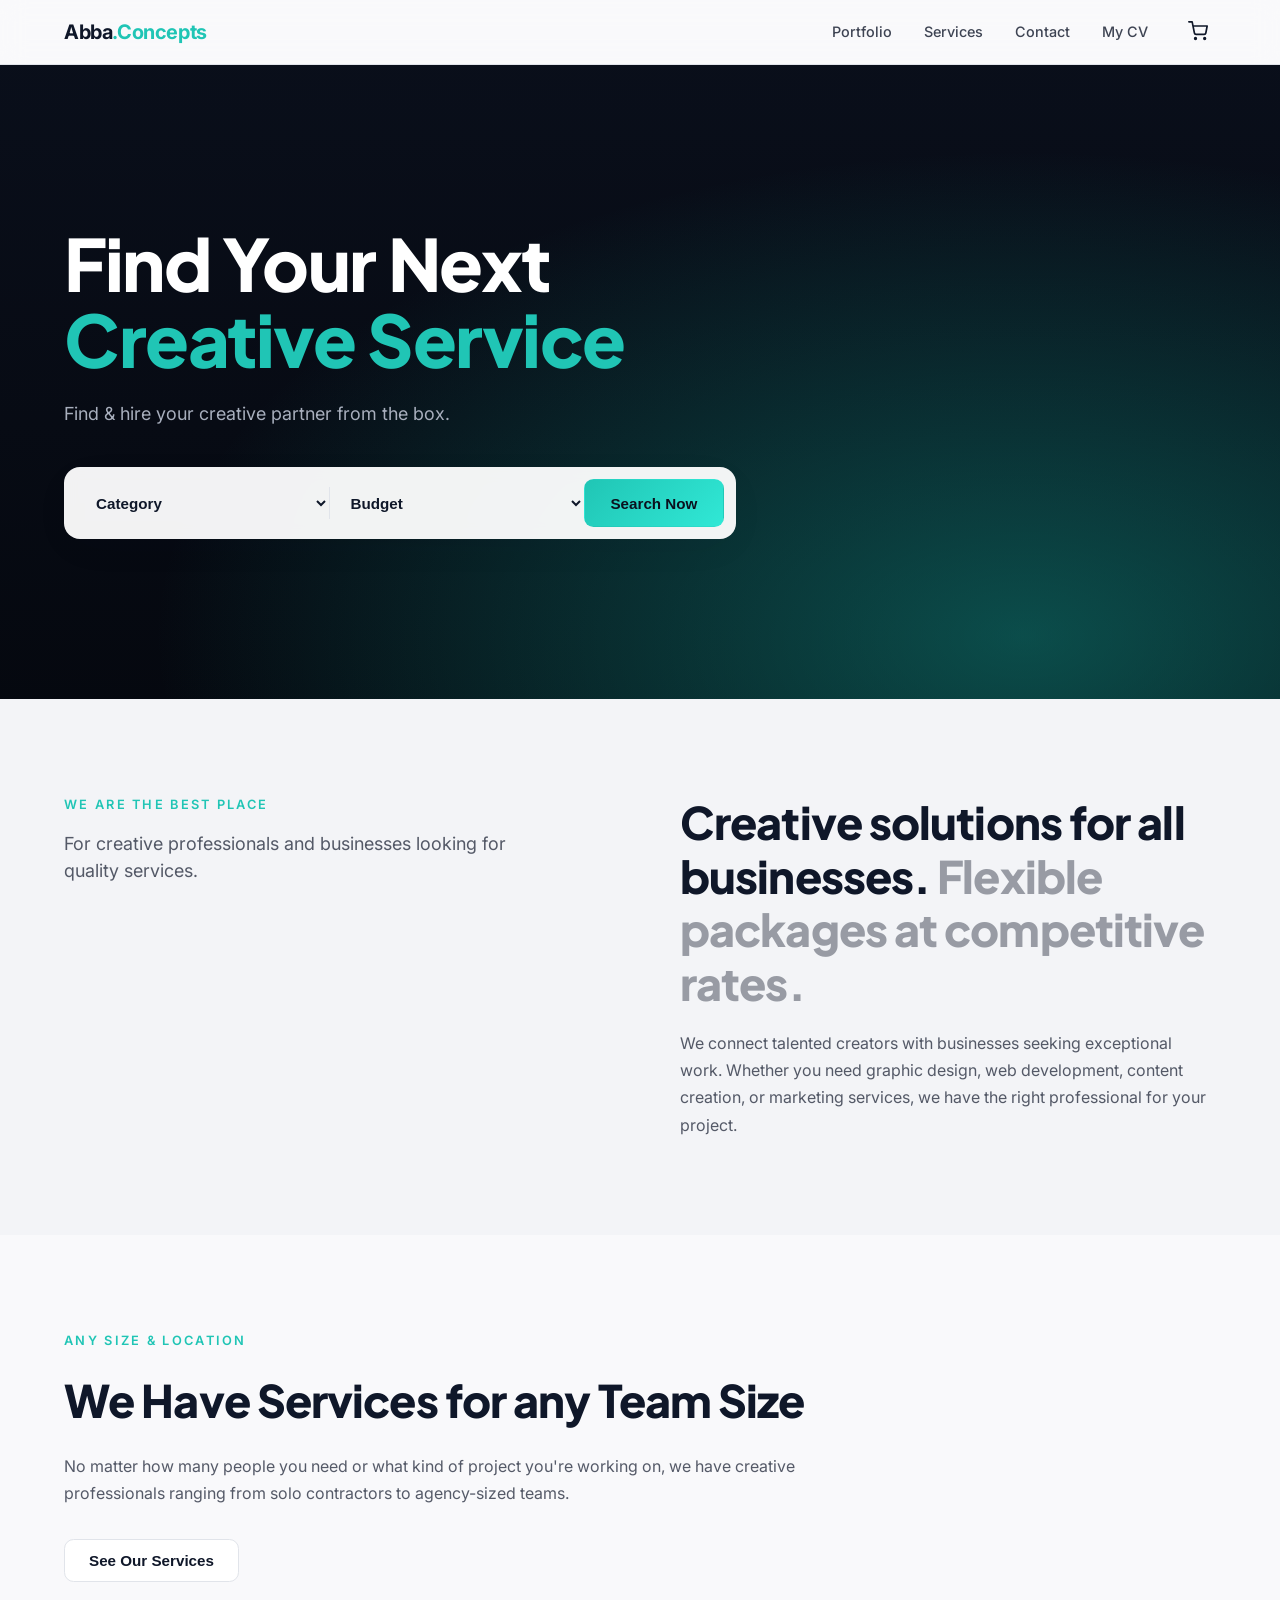
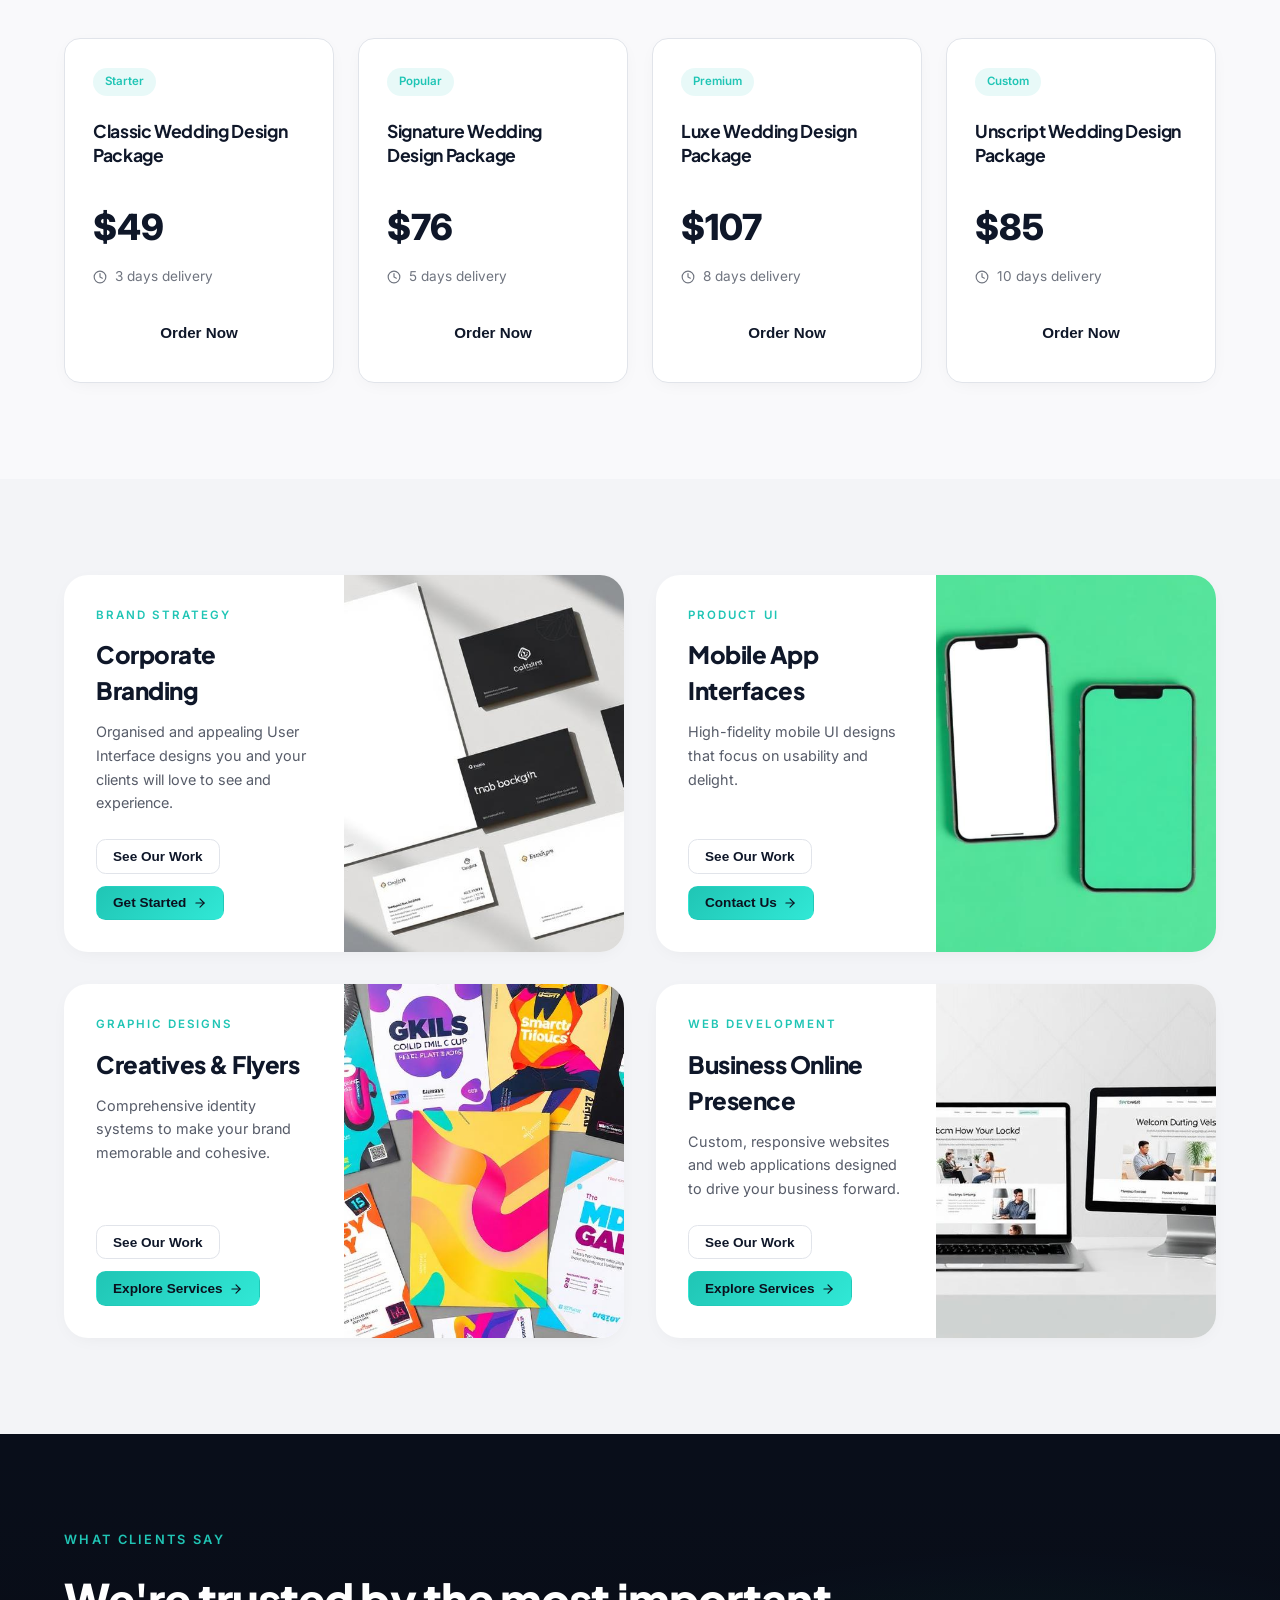
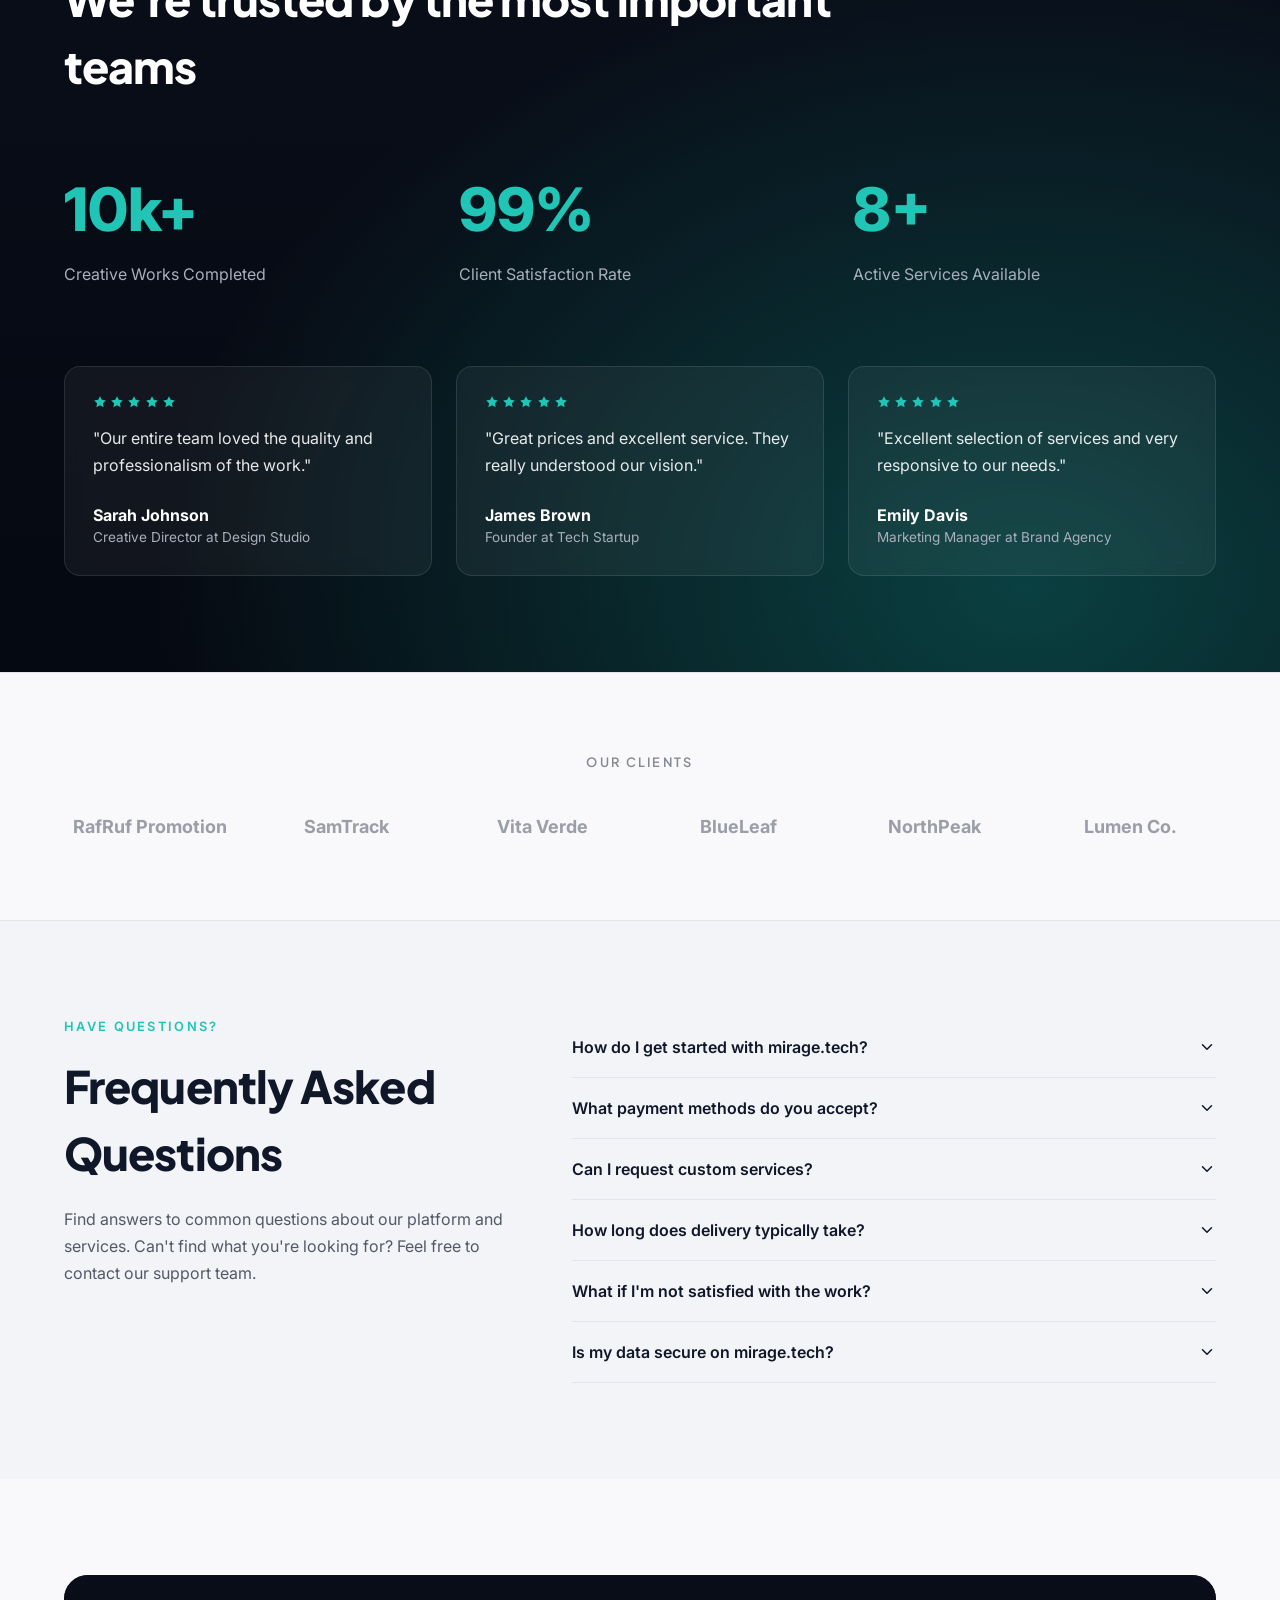
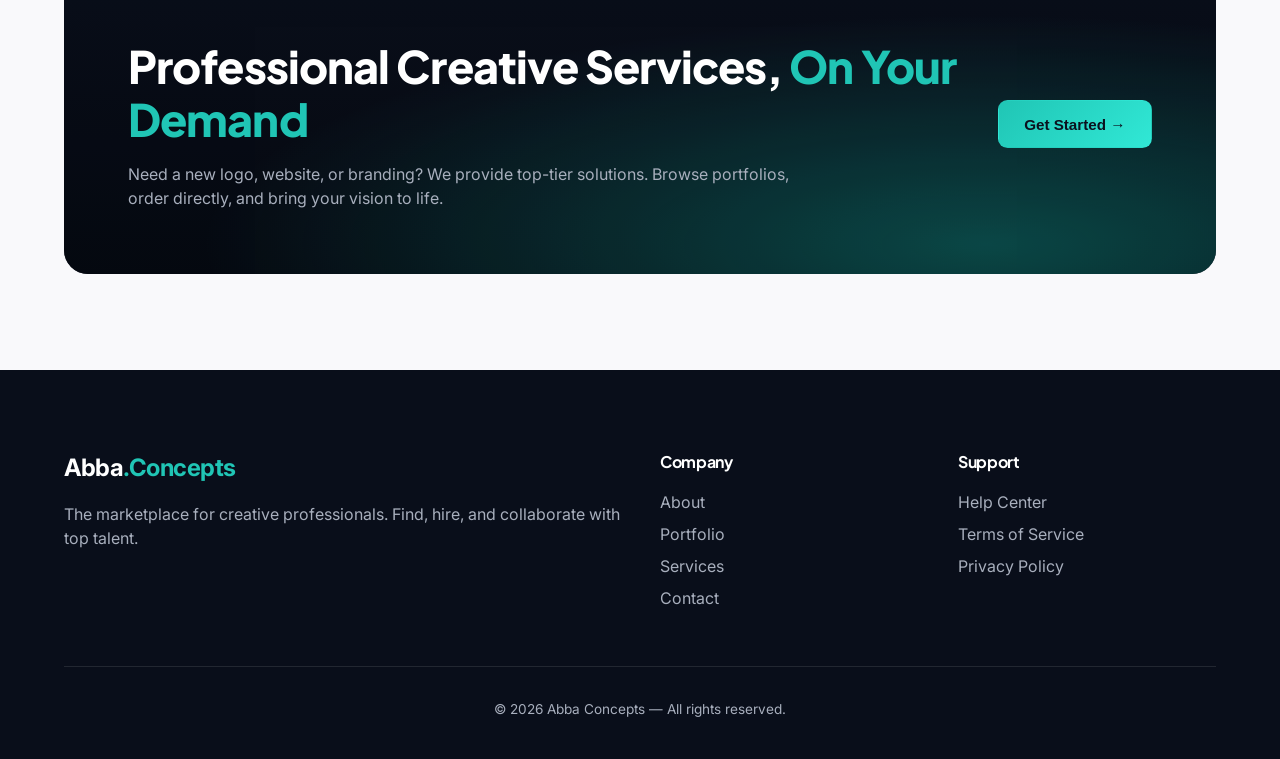
==== index.html @ fb3acaff "Hello world" ====
<!doctype html>
<html lang="en">
<head>
<meta charset="utf-8" />
<meta name="viewport" content="width=device-width, initial-scale=1" />
<title>AbbaConcepts — Find Your Next Creative Service</title>
<meta name="description" content="Find & hire your creative partner. Browse creative services, packages and professional teams." />
<link rel="preconnect" href="https://fonts.googleapis.com">
<link rel="preconnect" href="https://fonts.gstatic.com" crossorigin>
<link href="https://fonts.googleapis.com/css2?family=Inter:wght@400;500;600;700&family=Plus+Jakarta+Sans:wght@600;700;800&display=swap" rel="stylesheet">
<link rel="stylesheet" href="styles.css" />
</head>
<body>
<!-- Navbar -->
<header class="navbar">
  <div class="container nav-inner">
    <a href="#" class="logo">Abba<span>.Concepts</span></a>
    <nav class="nav-links" id="navLinks">
      <a href="#portfolio">Portfolio</a>
      <a href="#services">Services</a>
      <a href="#contact">Contact</a>
      <a href="#admin">My CV</a>
      <button class="icon-btn" aria-label="Cart">
        <svg width="20" height="20" viewBox="0 0 24 24" fill="none" stroke="currentColor" stroke-width="2" stroke-linecap="round" stroke-linejoin="round"><circle cx="9" cy="21" r="1"/><circle cx="20" cy="21" r="1"/><path d="M1 1h4l2.68 13.39a2 2 0 0 0 2 1.61h9.72a2 2 0 0 0 2-1.61L23 6H6"/></svg>
      </button>
    </nav>
    <button class="menu-btn" id="menuBtn" aria-label="Menu">
      <svg width="24" height="24" viewBox="0 0 24 24" fill="none" stroke="currentColor" stroke-width="2" stroke-linecap="round" stroke-linejoin="round"><line x1="3" y1="6" x2="21" y2="6"/><line x1="3" y1="12" x2="21" y2="12"/><line x1="3" y1="18" x2="21" y2="18"/></svg>
    </button>
  </div>
</header>

<main>
<!-- Hero -->
<section class="hero">
  <img src="assets/hero-bg.jpg" alt="" aria-hidden="true" class="hero-bg" />
  <div class="hero-overlay"></div>
  <div class="container hero-inner">
    <h1>Find Your Next<br><span class="accent">Creative Service</span></h1>
    <p class="hero-sub">Find &amp; hire your creative partner from the box.</p>
    <div class="search-box">
      <select>
        <option>Category</option><option>Design</option><option>Development</option><option>Marketing</option><option>Writing</option>
      </select>
      <span class="divider"></span>
      <select>
        <option>Budget</option><option>Under $500</option><option>$500 - $1000</option><option>$1000 - $5000</option><option>$5000+</option>
      </select>
      <button class="btn btn-hero">Search Now </button>
    </div>
  </div>
</section>

<!-- Intro -->
<section class="section intro">
  <div class="container intro-grid">
    <div>
      <p class="eyebrow">We are the best place</p>
      <p class="muted-lg">For creative professionals and businesses looking for quality services.</p>
    </div>
    <div>
      <h2>Creative solutions for all businesses. <span class="dim">Flexible packages at competitive rates.</span></h2>
      <p class="muted">We connect talented creators with businesses seeking exceptional work. Whether you need graphic design, web development, content creation, or marketing services, we have the right professional for your project.</p>
    </div>
  </div>
</section>

<!-- Packages -->
<section class="section packages">
  <div class="container">
    <div class="section-head">
      <p class="eyebrow">Any Size &amp; Location</p>
      <h2>We Have Services for any Team Size</h2>
      <p class="muted">No matter how many people you need or what kind of project you're working on, we have creative professionals ranging from solo contractors to agency-sized teams.</p>
      <button class="btn btn-outline">See Our Services</button>
    </div>
    <div class="grid-4" id="packagesGrid"></div>
  </div>
</section>

<!-- Services -->
<section id="services" class="section services">
  <div class="container">
    <div class="grid-2" id="servicesGrid"></div>
  </div>
</section>

<!-- Testimonials -->
<section class="section testimonials">
  <div class="hero-overlay"></div>
  <div class="container relative">
    <p class="eyebrow">What Clients Say</p>
    <h2 class="white">We're trusted by the most important teams</h2>
    <div class="stats" id="statsGrid"></div>
    <div class="grid-3" id="testimonialsGrid"></div>
  </div>
</section>

<!-- Clients -->
<section class="section clients">
  <div class="container">
    <h3 class="clients-title">Our Clients</h3>
    <div class="clients-grid" id="clientsGrid"></div>
  </div>
</section>

<!-- FAQ -->
<section class="section faq">
  <div class="container faq-grid">
    <div>
      <p class="eyebrow">Have Questions?</p>
      <h2>Frequently Asked Questions</h2>
      <p class="muted">Find answers to common questions about our platform and services. Can't find what you're looking for? Feel free to contact our support team.</p>
    </div>
    <div class="accordion" id="faqAccordion"></div>
  </div>
</section>

<!-- CTA -->
<section class="section cta-wrap">
  <div class="container">
    <div class="cta">
      <div class="hero-overlay"></div>
      <div class="cta-inner">
        <div>
          <h2 class="white">Professional Creative Services, <span class="accent">On Your Demand</span></h2>
          <p class="muted-light">Need a new logo, website, or branding? We provide top-tier solutions. Browse portfolios, order directly, and bring your vision to life.</p>
        </div>
        <button class="btn btn-hero">Get Started →</button>
      </div>
    </div>
  </div>
</section>
</main>

<!-- Footer -->
<footer id="contact" class="footer">
  <div class="container">
    <div class="footer-grid">
      <div class="footer-brand">
        <a href="#" class="logo logo-light">Abba<span>.Concepts</span></a>
        <p class="muted-light">The marketplace for creative professionals. Find, hire, and collaborate with top talent.</p>
      </div>
      <div>
        <h4>Company</h4>
        <ul><li><a href="#">About</a></li><li><a href="#">Portfolio</a></li><li><a href="#">Services</a></li><li><a href="#">Contact</a></li></ul>
      </div>
      <div>
        <h4>Support</h4>
        <ul><li><a href="#">Help Center</a></li><li><a href="#">Terms of Service</a></li><li><a href="#">Privacy Policy</a></li></ul>
      </div>
    </div>
    <p class="copyright">© <span id="year"></span> Abba Concepts — All rights reserved.</p>
  </div>
</footer>

<script src="script.js"></script>
</body>
</html>
---- styles.css ----
:root{
  --background:hsl(220 25% 98%);
  --foreground:hsl(222 47% 11%);
  --card:#fff;
  --primary:hsl(174 72% 45%);
  --primary-glow:hsl(174 80% 55%);
  --primary-foreground:hsl(222 47% 8%);
  --secondary:hsl(220 20% 96%);
  --muted:hsl(220 16% 94%);
  --muted-foreground:hsl(220 10% 45%);
  --border:hsl(220 16% 90%);
  --hero:hsl(222 47% 7%);
  --hero-foreground:#fff;
  --hero-muted:hsl(220 14% 70%);
  --gradient-hero:radial-gradient(ellipse at 80% 90%, hsl(174 80% 35% / 0.45), transparent 60%), linear-gradient(180deg, hsl(222 47% 7%), hsl(222 50% 4%));
  --gradient-primary:linear-gradient(135deg, var(--primary), var(--primary-glow));
  --shadow-soft:0 4px 20px -8px hsl(222 47% 11% / 0.08);
  --shadow-card:0 10px 40px -12px hsl(222 47% 11% / 0.1);
  --shadow-glow:0 10px 40px -10px hsl(174 72% 45% / 0.4);
  --radius:0.75rem;
  --transition:all .3s cubic-bezier(.4,0,.2,1);
}
*{box-sizing:border-box;margin:0;padding:0}
html{scroll-behavior:smooth}
body{font-family:'Inter',system-ui,sans-serif;background:var(--background);color:var(--foreground);line-height:1.5;-webkit-font-smoothing:antialiased}
h1,h2,h3,h4,h5{font-family:'Plus Jakarta Sans','Inter',sans-serif;letter-spacing:-.02em;font-weight:800}
a{color:inherit;text-decoration:none}
img{display:block;max-width:100%}
ul{list-style:none}
.container{width:100%;max-width:1200px;margin:0 auto;padding:0 1.5rem}
.relative{position:relative}
.accent{color:var(--primary)}
.white{color:#fff}
.dim{color:hsl(222 47% 11% / .4)}
.muted{margin-top:1.25rem;color:hsl(222 47% 11% / .7);line-height:1.7}
.muted-lg{color:hsl(222 47% 11% / .7);font-size:1.125rem;max-width:28rem}
.muted-light{color:var(--hero-muted);margin-top:1rem;max-width:42rem}
.eyebrow{font-size:.8rem;font-weight:600;text-transform:uppercase;letter-spacing:.18em;color:var(--primary);margin-bottom:1rem}
.section{padding:6rem 0}

/* Buttons */
.btn{display:inline-flex;align-items:center;justify-content:center;gap:.4rem;font-weight:600;padding:.75rem 1.5rem;border-radius:.6rem;border:1px solid transparent;cursor:pointer;transition:var(--transition);font-size:.95rem;background:transparent;color:inherit}
.btn-hero{background:var(--gradient-primary);color:var(--primary-foreground);font-weight:700;padding:.9rem 1.6rem}
.btn-hero:hover{box-shadow:var(--shadow-glow);transform:translateY(-2px)}
.btn-outline{border-color:var(--border);background:#fff}
.btn-outline:hover{border-color:var(--primary);color:var(--primary)}
.btn-ghost:hover{background:var(--primary);color:var(--primary-foreground)}
.btn-sm{padding:.55rem 1rem;font-size:.85rem}

/* Navbar */
.navbar{position:sticky;top:0;z-index:50;background:hsl(220 25% 98% / .85);backdrop-filter:blur(12px);border-bottom:1px solid var(--border)}
.nav-inner{display:flex;align-items:center;justify-content:space-between;height:4rem}
.logo{font-size:1.25rem;font-weight:700;letter-spacing:-.02em}
.logo span{color:var(--primary)}
.nav-links{display:none;align-items:center;gap:2rem}
.nav-links a{font-size:.9rem;font-weight:500;color:hsl(222 47% 11% / .8);transition:var(--transition)}
.nav-links a:hover{color:var(--primary)}
.icon-btn{background:transparent;border:none;padding:.5rem;border-radius:50%;cursor:pointer;color:inherit;transition:var(--transition)}
.icon-btn:hover{background:var(--muted)}
.menu-btn{background:transparent;border:none;padding:.5rem;cursor:pointer;color:inherit}
.nav-mobile-open{display:flex;flex-direction:column;gap:.75rem;padding:1rem 0;border-top:1px solid var(--border)}
.nav-mobile-open a{padding:.5rem 0}
@media(min-width:768px){.nav-links{display:flex}.menu-btn{display:none}}

/* Hero */
.hero{position:relative;isolation:isolate;overflow:hidden;background:var(--hero);color:var(--hero-foreground)}
.hero-bg{position:absolute;inset:0;width:100%;height:100%;object-fit:cover;opacity:.6;z-index:-1}
.hero-overlay{position:absolute;inset:0;background:var(--gradient-hero)}
.hero-inner{position:relative;padding:7rem 1.5rem;max-width:1200px}
.hero h1{font-size:clamp(2.5rem,6vw,4.5rem);line-height:1.05;font-weight:800;max-width:48rem}
.hero-sub{margin-top:1.5rem;font-size:1.125rem;color:var(--hero-muted);max-width:32rem}
.search-box{margin-top:2.5rem;background:hsl(0 0% 100% / .95);backdrop-filter:blur(8px);border-radius:1rem;padding:.75rem;box-shadow:var(--shadow-card);display:grid;grid-template-columns:1fr;gap:.5rem;max-width:42rem;align-items:center}
.search-box select{background:transparent;border:none;font-weight:600;padding:.85rem 1rem;outline:none;color:var(--foreground);font-size:.95rem;cursor:pointer;width:100%}
.divider{display:none;width:1px;height:2rem;background:var(--border)}
@media(min-width:640px){.search-box{grid-template-columns:1fr auto 1fr auto;gap:0}.divider{display:block}}
@media(min-width:768px){.hero-inner{padding:10rem 1.5rem}}

/* Intro */
.intro{background:var(--secondary)}
.intro-grid{display:grid;gap:3rem;grid-template-columns:1fr;align-items:start}
.intro-grid h2{font-size:clamp(1.75rem,3.5vw,3rem);line-height:1.2}
@media(min-width:768px){.intro-grid{grid-template-columns:1fr 1fr;gap:5rem}}

/* Packages */
.section-head{max-width:48rem;margin-bottom:3.5rem}
.section-head h2{font-size:clamp(1.75rem,3.5vw,3rem);margin-top:.25rem}
.section-head .btn{margin-top:2rem}
.grid-4{display:grid;grid-template-columns:1fr;gap:1.5rem}
@media(min-width:640px){.grid-4{grid-template-columns:1fr 1fr}}
@media(min-width:1024px){.grid-4{grid-template-columns:repeat(4,1fr)}}
.pkg{background:var(--card);border:1px solid var(--border);border-radius:1rem;padding:1.75rem;box-shadow:var(--shadow-soft);transition:var(--transition)}
.pkg:hover{box-shadow:var(--shadow-card);transform:translateY(-4px)}
.pkg .tag{display:inline-block;font-size:.72rem;font-weight:600;padding:.35rem .75rem;border-radius:9999px;background:hsl(174 72% 45% / .1);color:var(--primary);margin-bottom:1.5rem}
.pkg h3{font-size:1.1rem;font-weight:700;line-height:1.35;min-height:3.5rem}
.pkg .price{font-size:2.25rem;font-weight:800;margin-top:1.5rem;display:flex;align-items:baseline;gap:.25rem}
.pkg .delivery{margin-top:.75rem;display:flex;align-items:center;gap:.5rem;font-size:.85rem;color:hsl(222 47% 11% / .6)}
.pkg .btn{margin-top:1.5rem;width:100%}

/* Services */
.services{background:var(--secondary)}
.grid-2{display:grid;grid-template-columns:1fr;gap:2rem}
@media(min-width:1024px){.grid-2{grid-template-columns:1fr 1fr}}
.service{background:var(--card);border-radius:1.5rem;overflow:hidden;box-shadow:var(--shadow-soft);transition:var(--transition);display:grid;grid-template-columns:1fr}
.service:hover{box-shadow:var(--shadow-card)}
.service .body{padding:2rem;display:flex;flex-direction:column}
.service .body p.tag{font-size:.72rem;font-weight:600;text-transform:uppercase;letter-spacing:.18em;color:var(--primary);margin-bottom:.75rem}
.service h3{font-size:1.5rem;margin-bottom:.75rem}
.service .desc{color:hsl(222 47% 11% / .7);font-size:.9rem;line-height:1.65;flex:1}
.service .actions{display:flex;flex-wrap:wrap;gap:.75rem;margin-top:1.5rem}
.service .img{aspect-ratio:1/1;overflow:hidden}
.service .img img{height:100%;width:100%;object-fit:cover;transition:transform .5s}
.service:hover .img img{transform:scale(1.05)}
@media(min-width:640px){.service{grid-template-columns:1fr 1fr}.service .img{aspect-ratio:auto}}

/* Testimonials */
.testimonials{position:relative;background:var(--hero);color:var(--hero-foreground);overflow:hidden}
.testimonials .hero-overlay{opacity:.8}
.testimonials h2{font-size:clamp(1.75rem,3.5vw,3rem);max-width:48rem}
.stats{display:grid;grid-template-columns:1fr;gap:2rem;margin:4rem 0 5rem}
@media(min-width:640px){.stats{grid-template-columns:repeat(3,1fr)}}
.stat-value{font-size:clamp(2.5rem,5vw,3.75rem);font-weight:800;color:var(--primary)}
.stat-label{margin-top:.5rem;color:var(--hero-muted)}
.grid-3{display:grid;grid-template-columns:1fr;gap:1.5rem}
@media(min-width:768px){.grid-3{grid-template-columns:repeat(3,1fr)}}
.testimonial{background:hsl(0 0% 100% / .05);border:1px solid hsl(0 0% 100% / .1);border-radius:1rem;padding:1.75rem;backdrop-filter:blur(8px)}
.testimonial .stars{display:flex;gap:.2rem;color:var(--primary);margin-bottom:1rem}
.testimonial .quote{color:hsl(0 0% 100% / .9);line-height:1.7;margin-bottom:1.5rem}
.testimonial .name{font-weight:700}
.testimonial .role{font-size:.85rem;color:var(--hero-muted)}

/* Clients */
.clients{padding:5rem 0;border-top:1px solid var(--border);border-bottom:1px solid var(--border)}
.clients-title{text-align:center;font-size:.8rem;font-weight:600;text-transform:uppercase;letter-spacing:.18em;color:hsl(222 47% 11% / .5);margin-bottom:2.5rem}
.clients-grid{display:grid;grid-template-columns:repeat(2,1fr);gap:1.5rem;align-items:center}
.clients-grid div{text-align:center;font-size:1.125rem;font-weight:700;color:hsl(222 47% 11% / .4);transition:var(--transition);cursor:default}
.clients-grid div:hover{color:var(--foreground)}
@media(min-width:640px){.clients-grid{grid-template-columns:repeat(3,1fr)}}
@media(min-width:1024px){.clients-grid{grid-template-columns:repeat(6,1fr)}}

/* FAQ */
.faq{background:var(--secondary)}
.faq-grid{display:grid;grid-template-columns:1fr;gap:3rem}
.faq h2{font-size:clamp(1.75rem,3.5vw,3rem)}
@media(min-width:1024px){.faq-grid{grid-template-columns:1fr 1.4fr}}
.accordion-item{border-bottom:1px solid var(--border)}
.accordion-trigger{width:100%;background:transparent;border:none;text-align:left;font-weight:600;font-size:1rem;padding:1.25rem 0;cursor:pointer;display:flex;justify-content:space-between;align-items:center;gap:1rem;color:inherit;transition:var(--transition);font-family:inherit}
.accordion-trigger:hover{color:var(--primary)}
.accordion-trigger .chev{transition:transform .3s;flex-shrink:0}
.accordion-item.open .accordion-trigger .chev{transform:rotate(180deg)}
.accordion-content{max-height:0;overflow:hidden;transition:max-height .3s ease;color:hsl(222 47% 11% / .7);line-height:1.7}
.accordion-content-inner{padding:0 0 1.25rem}

/* CTA */
.cta-wrap{padding:6rem 0}
.cta{background:var(--hero);color:var(--hero-foreground);border-radius:1.5rem;padding:2.5rem;position:relative;overflow:hidden}
.cta .hero-overlay{opacity:.9}
.cta-inner{position:relative;display:grid;grid-template-columns:1fr;gap:2rem;align-items:center}
.cta h2{font-size:clamp(1.75rem,3.5vw,3rem);line-height:1.2}
@media(min-width:768px){.cta{padding:4rem}.cta-inner{grid-template-columns:1.5fr auto}}

/* Footer */
.footer{background:var(--hero);color:var(--hero-foreground);padding:5rem 0 2.5rem}
.footer-grid{display:grid;grid-template-columns:1fr;gap:2.5rem;padding-bottom:3rem;border-bottom:1px solid hsl(0 0% 100% / .1)}
.footer-brand{grid-column:auto}
.footer h4{font-weight:700;margin-bottom:1rem}
.footer ul li{margin-bottom:.5rem}
.footer ul a{color:var(--hero-muted);transition:var(--transition)}
.footer ul a:hover{color:var(--primary)}
.logo-light{color:#fff;font-size:1.5rem}
.copyright{text-align:center;font-size:.85rem;color:var(--hero-muted);margin-top:2rem}
@media(min-width:768px){.footer-grid{grid-template-columns:repeat(4,1fr)}.footer-brand{grid-column:span 2}}
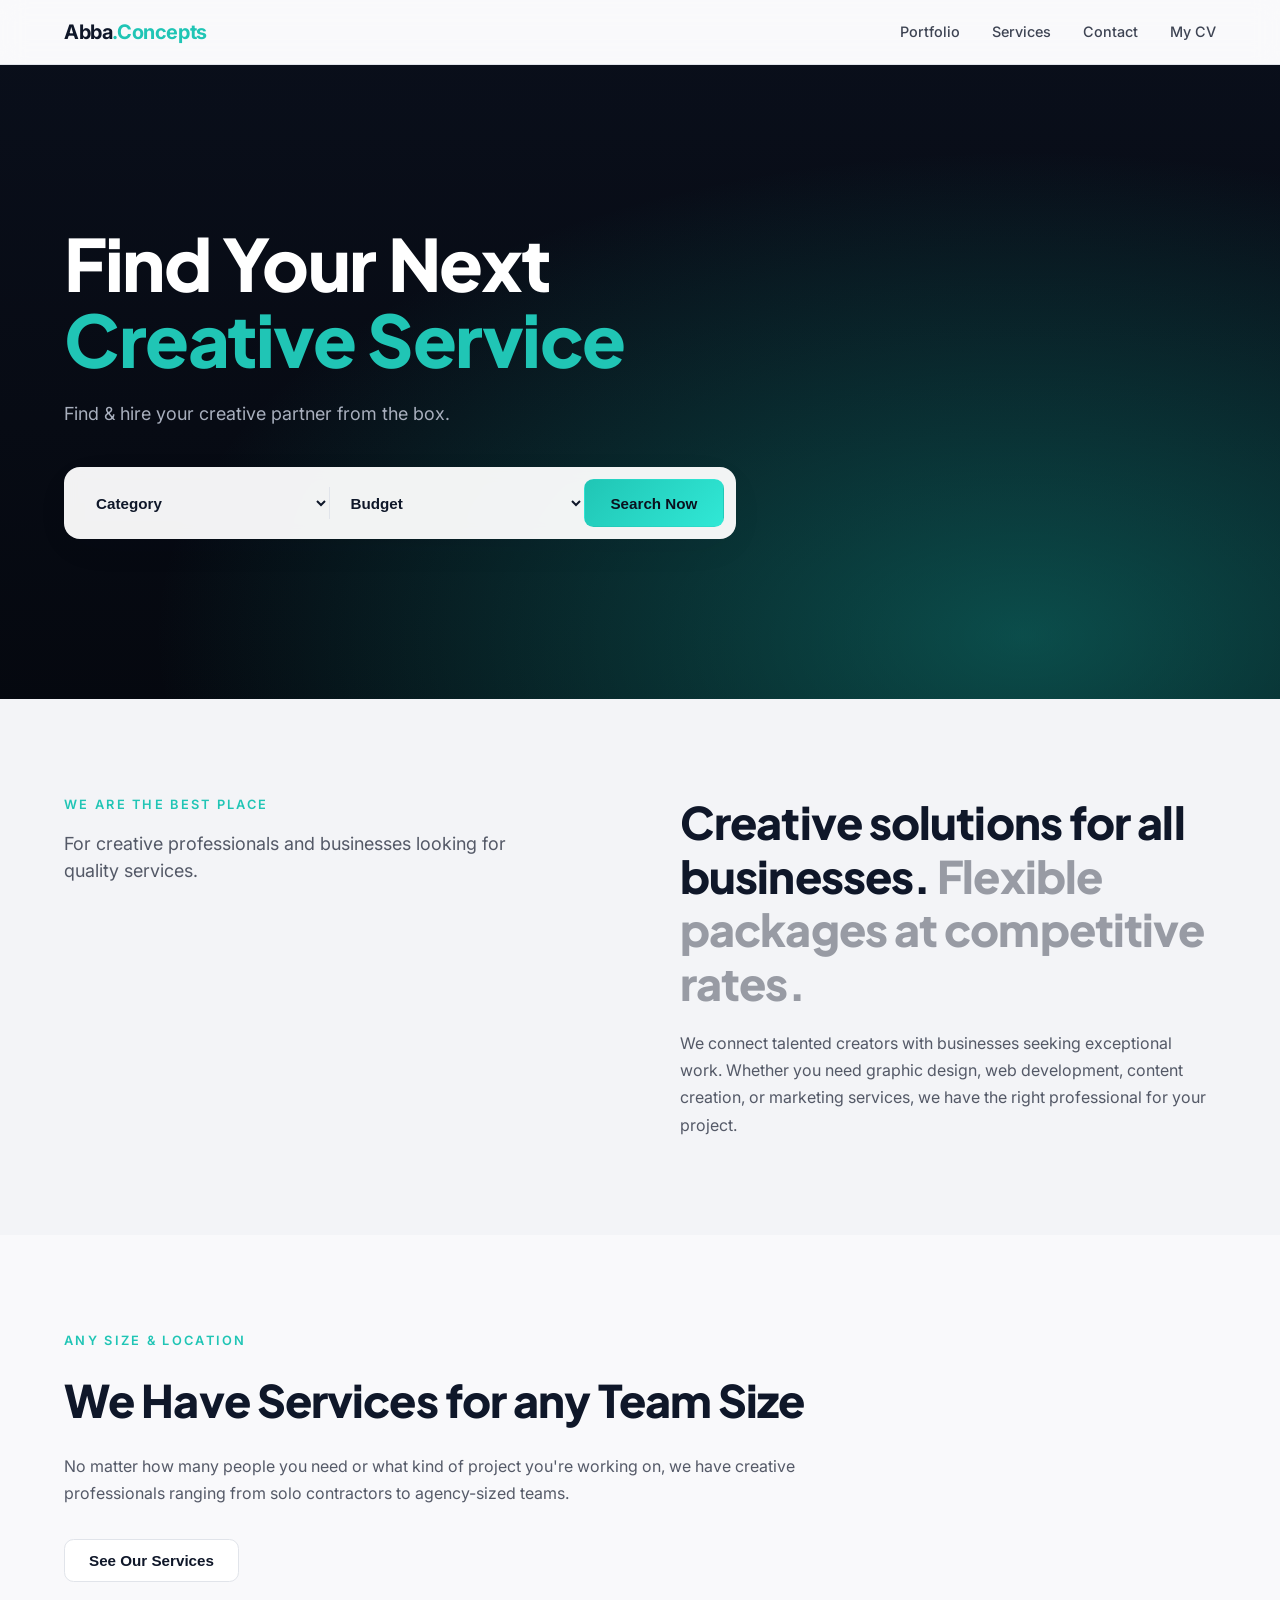
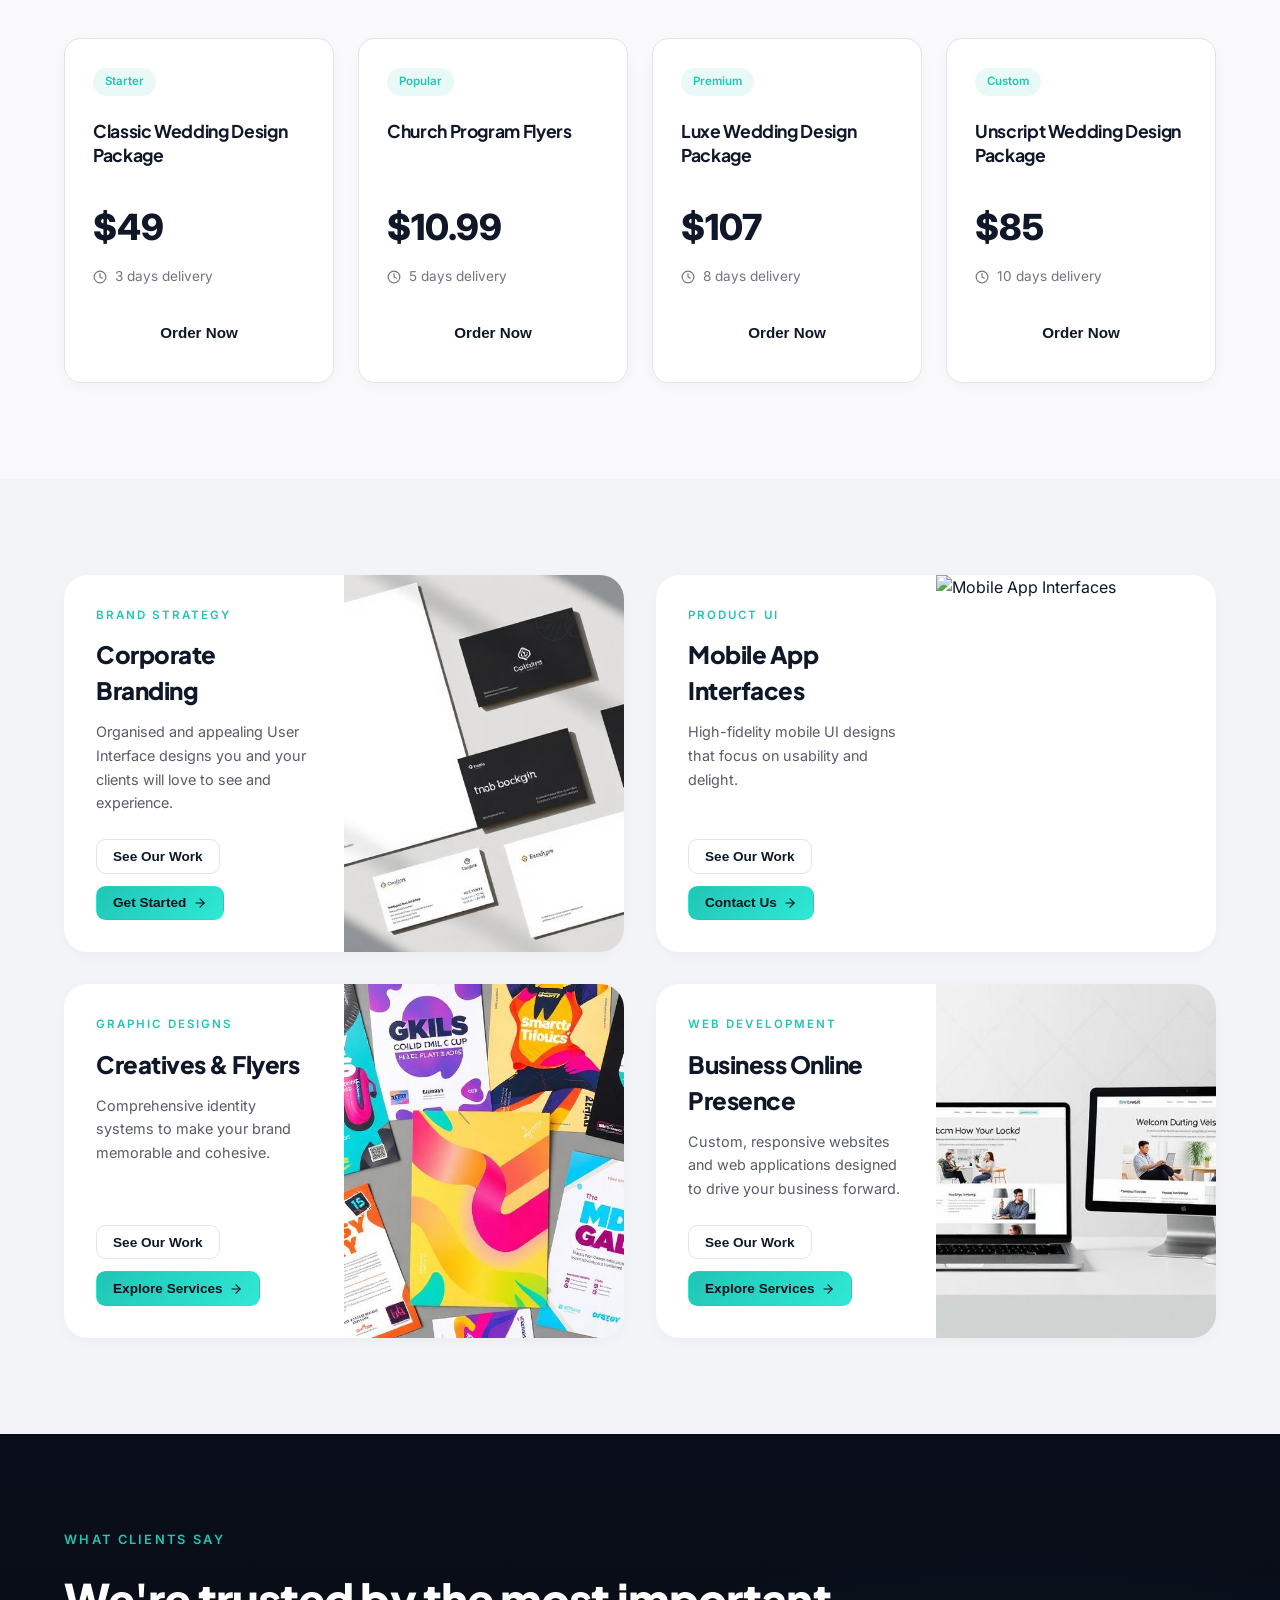
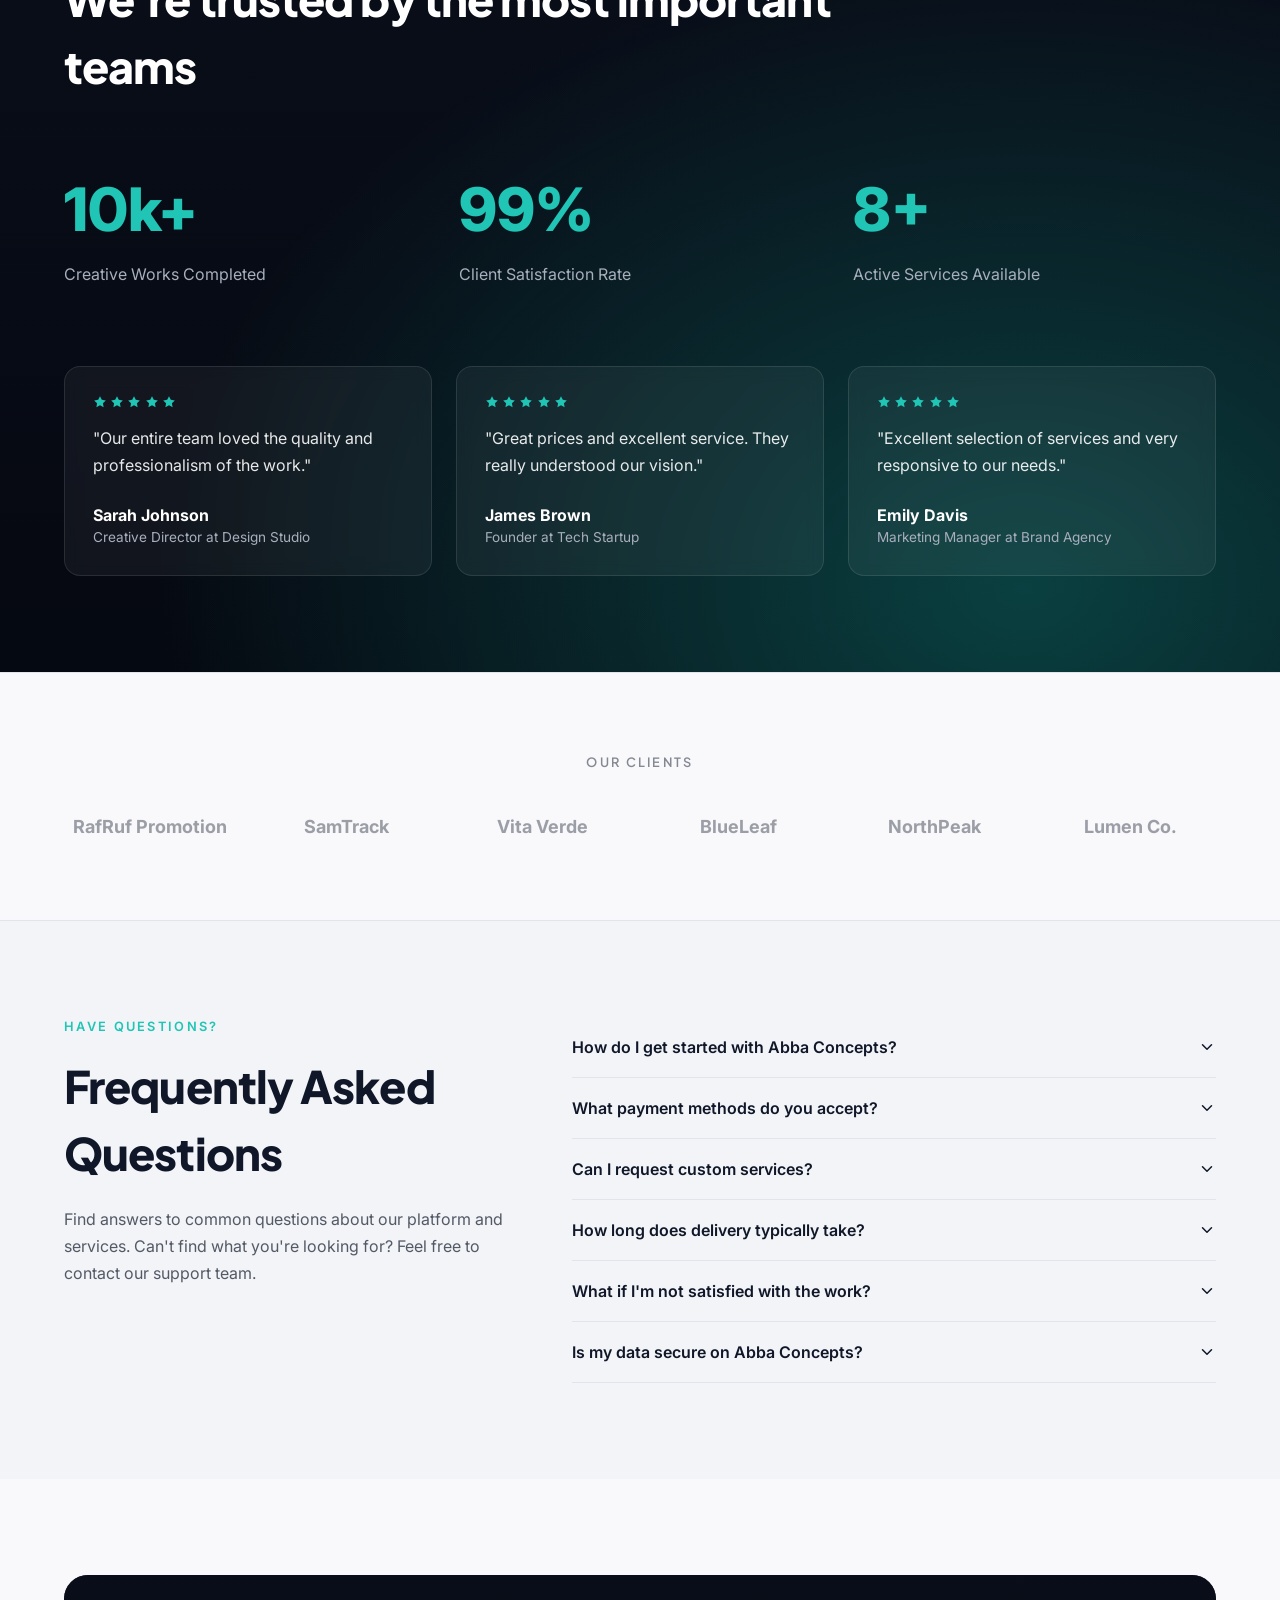
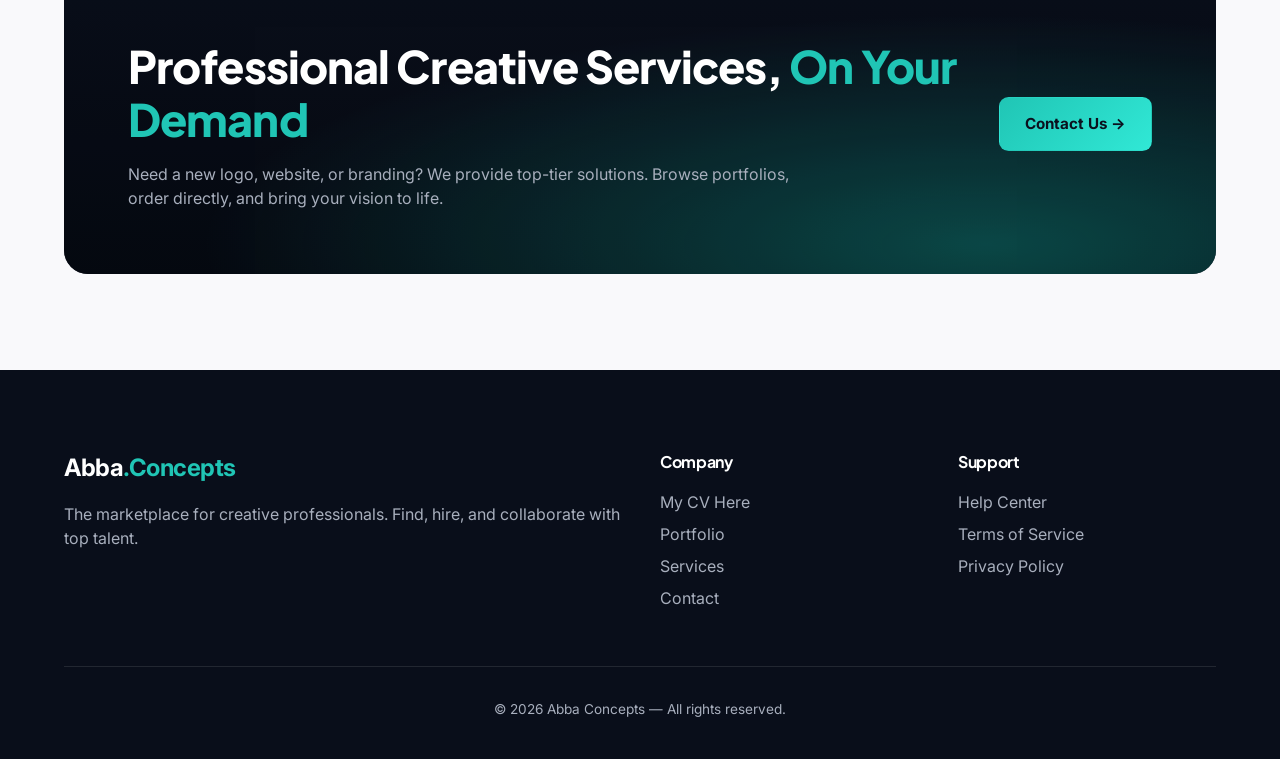
==== commit 3878c271: "Update navigation and button elements in index.html" ====
--- a/index.html
+++ b/index.html
@@ -19,10 +19,10 @@
       <a href="#portfolio">Portfolio</a>
       <a href="#services">Services</a>
       <a href="#contact">Contact</a>
-      <a href="#admin">My CV</a>
-      <button class="icon-btn" aria-label="Cart">
+      <a href="cv_page.html">My CV</a>
+      <!-- <button class="icon-btn" aria-label="Cart">
         <svg width="20" height="20" viewBox="0 0 24 24" fill="none" stroke="currentColor" stroke-width="2" stroke-linecap="round" stroke-linejoin="round"><circle cx="9" cy="21" r="1"/><circle cx="20" cy="21" r="1"/><path d="M1 1h4l2.68 13.39a2 2 0 0 0 2 1.61h9.72a2 2 0 0 0 2-1.61L23 6H6"/></svg>
-      </button>
+      </button> -->
     </nav>
     <button class="menu-btn" id="menuBtn" aria-label="Menu">
       <svg width="24" height="24" viewBox="0 0 24 24" fill="none" stroke="currentColor" stroke-width="2" stroke-linecap="round" stroke-linejoin="round"><line x1="3" y1="6" x2="21" y2="6"/><line x1="3" y1="12" x2="21" y2="12"/><line x1="3" y1="18" x2="21" y2="18"/></svg>
@@ -46,7 +46,7 @@
       <select>
         <option>Budget</option><option>Under $500</option><option>$500 - $1000</option><option>$1000 - $5000</option><option>$5000+</option>
       </select>
-      <button class="btn btn-hero">Search Now </button>
+      <button class="btn btn-hero">Search Now</button>
     </div>
   </div>
 </section>
@@ -126,7 +126,7 @@
           <h2 class="white">Professional Creative Services, <span class="accent">On Your Demand</span></h2>
           <p class="muted-light">Need a new logo, website, or branding? We provide top-tier solutions. Browse portfolios, order directly, and bring your vision to life.</p>
         </div>
-        <button class="btn btn-hero">Get Started →</button>
+        <a href="contact_page.html" class="btn btn-hero">Contact Us →</a>
       </div>
     </div>
   </div>
@@ -143,7 +143,7 @@
       </div>
       <div>
         <h4>Company</h4>
-        <ul><li><a href="#">About</a></li><li><a href="#">Portfolio</a></li><li><a href="#">Services</a></li><li><a href="#">Contact</a></li></ul>
+        <ul><li><a href="#">My CV Here</a></li><li><a href="#">Portfolio</a></li><li><a href="#">Services</a></li><li><a href="#">Contact</a></li></ul>
       </div>
       <div>
         <h4>Support</h4>
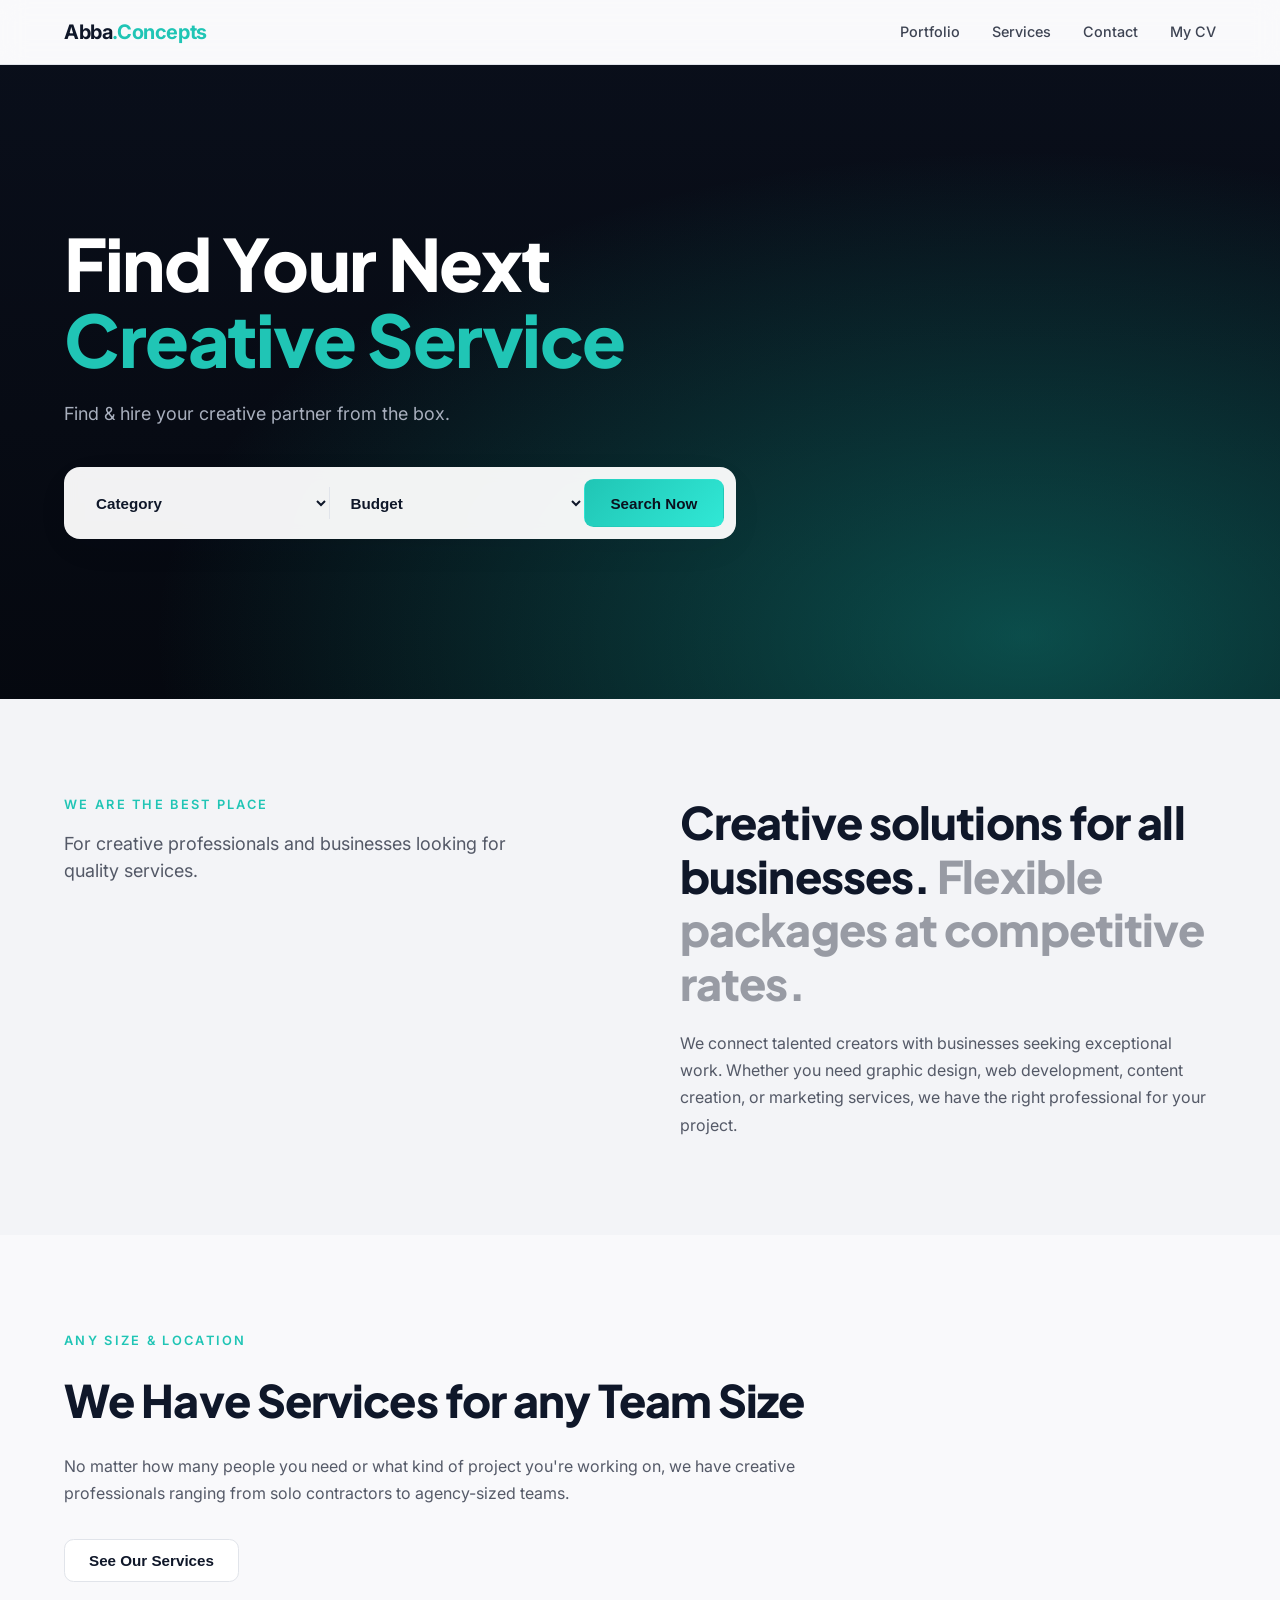
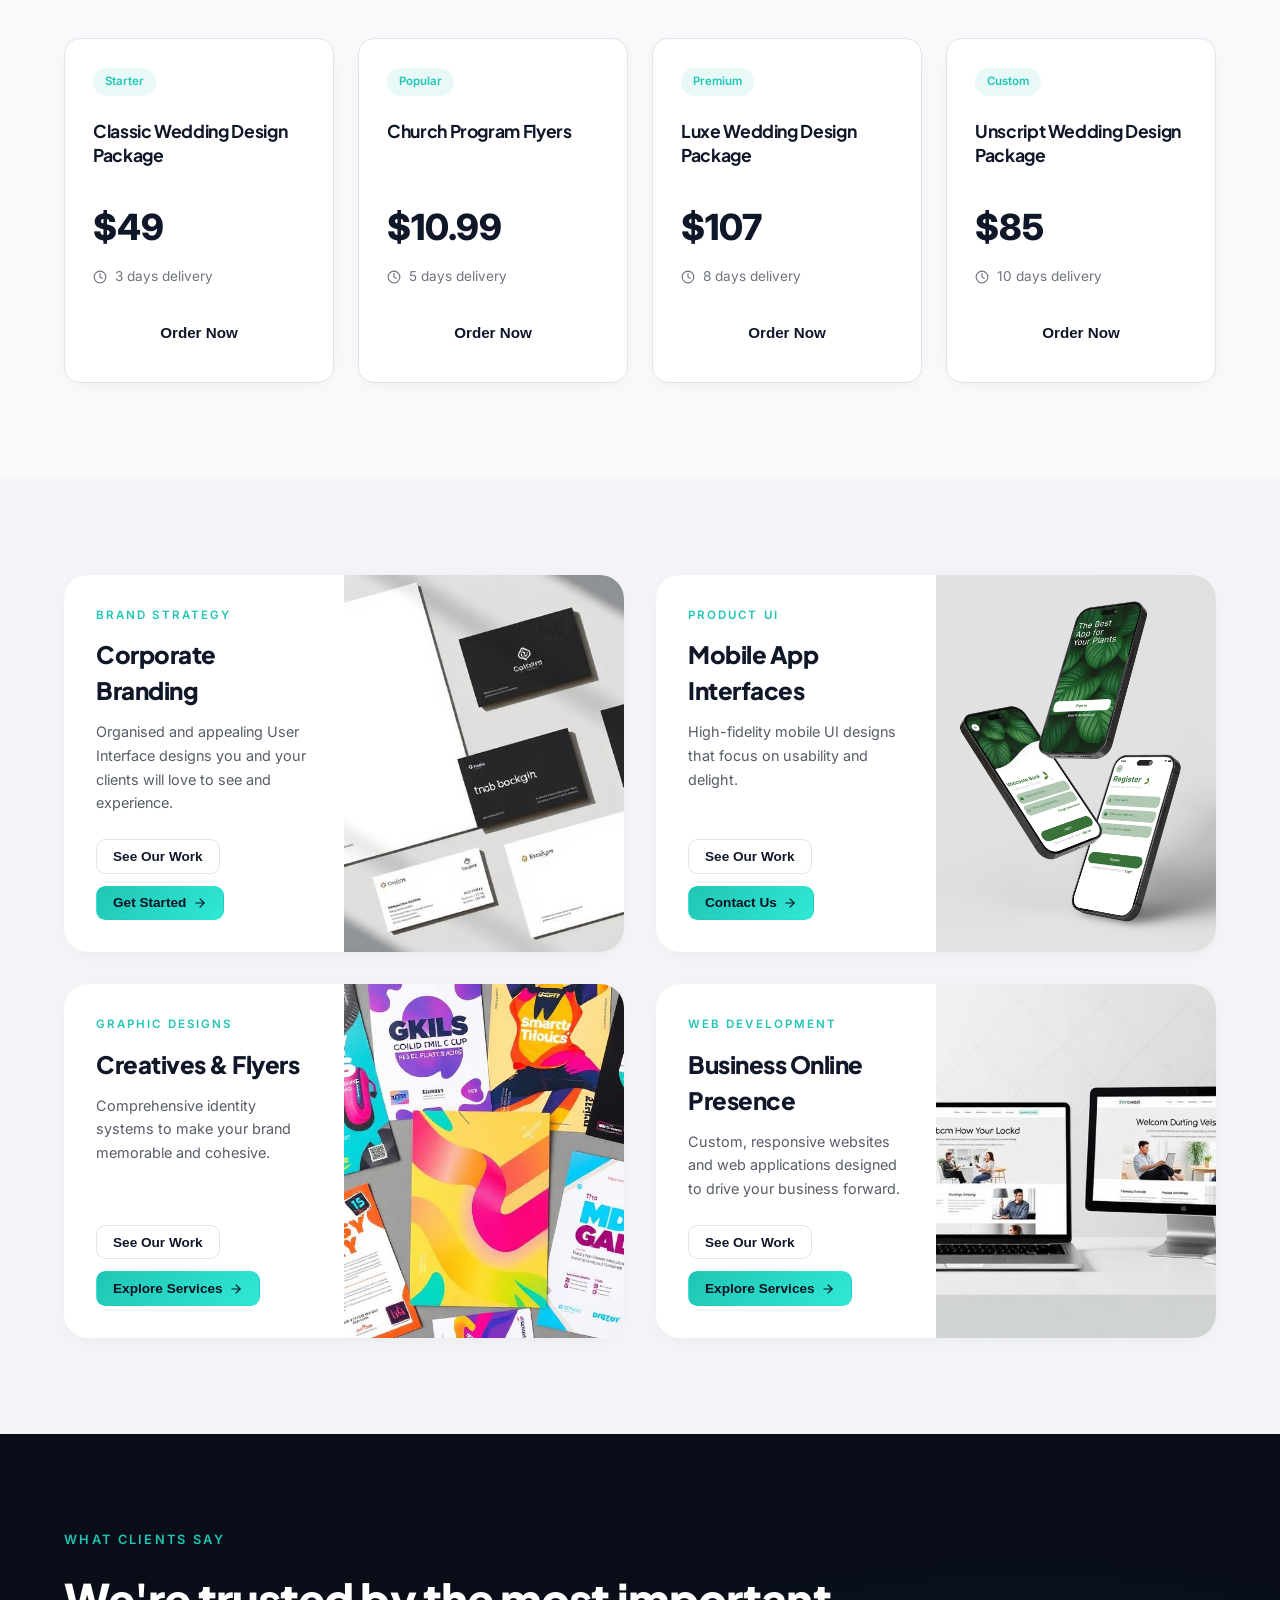
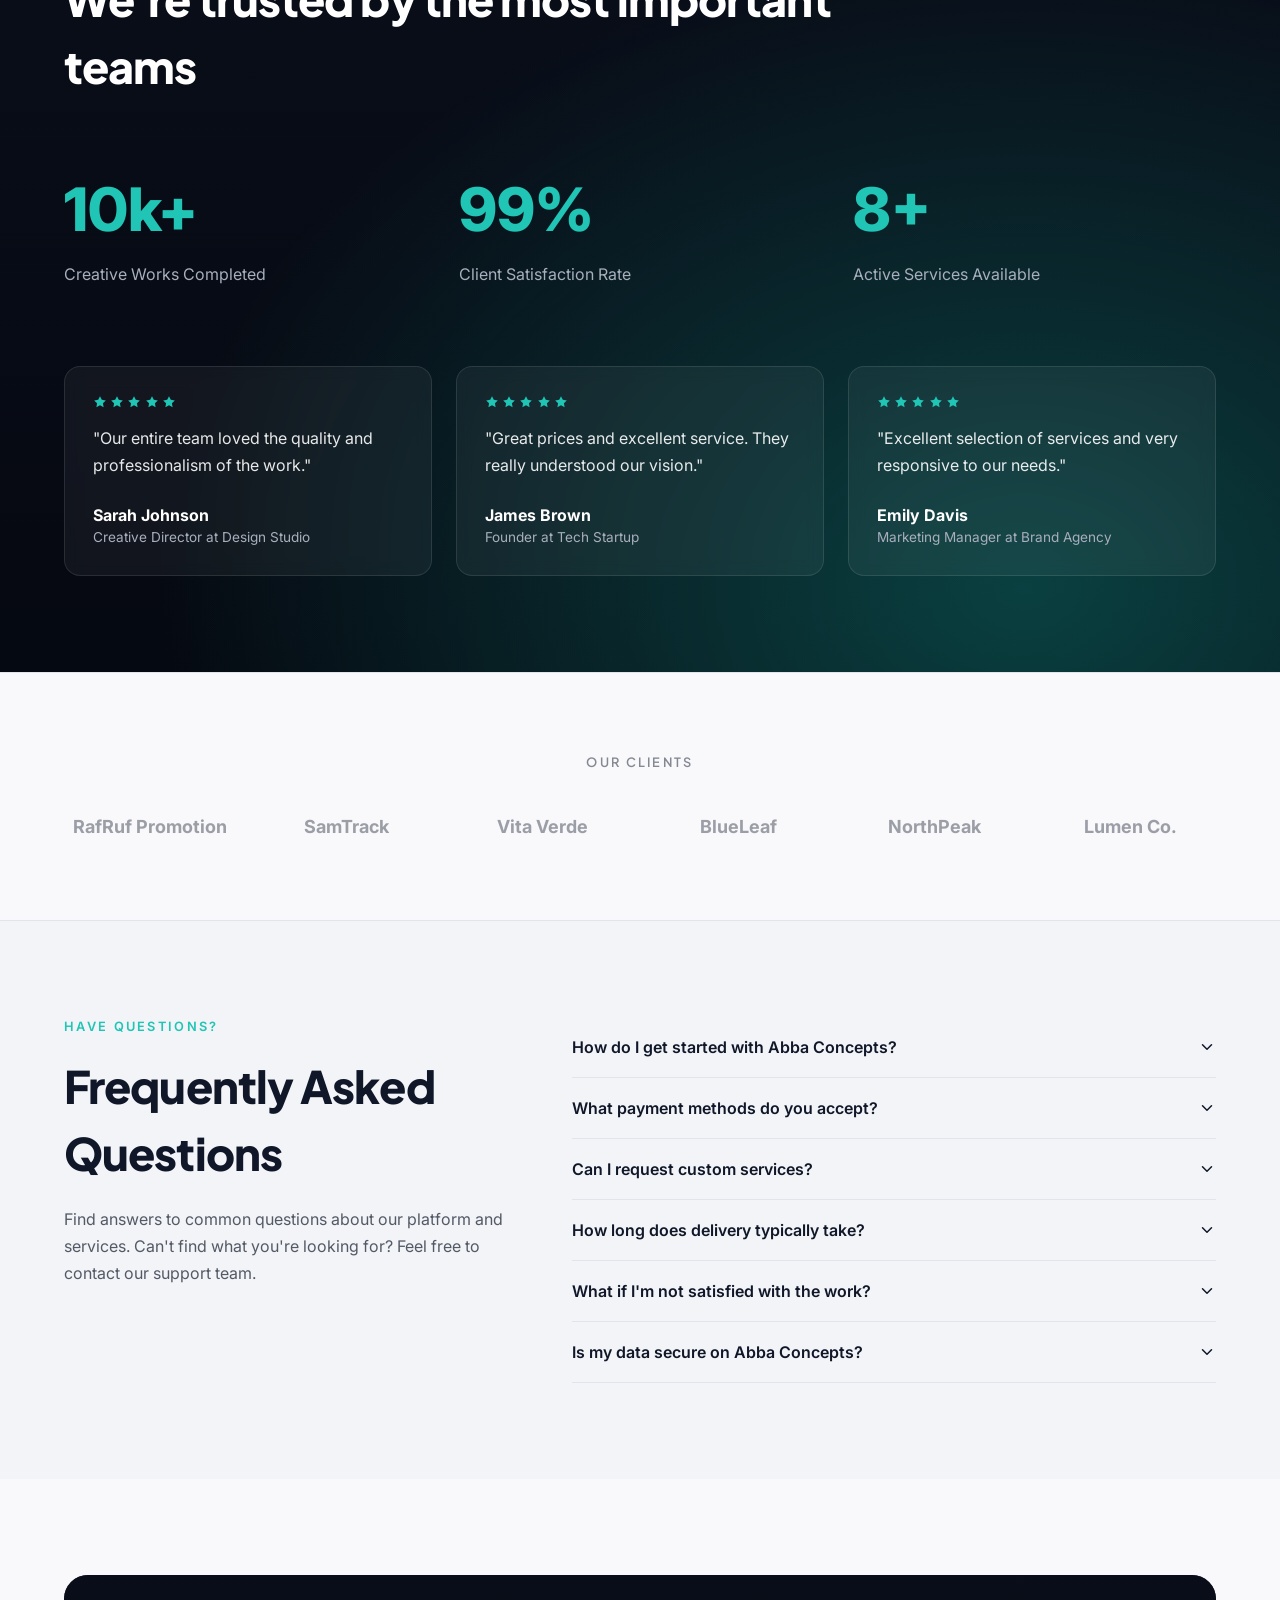
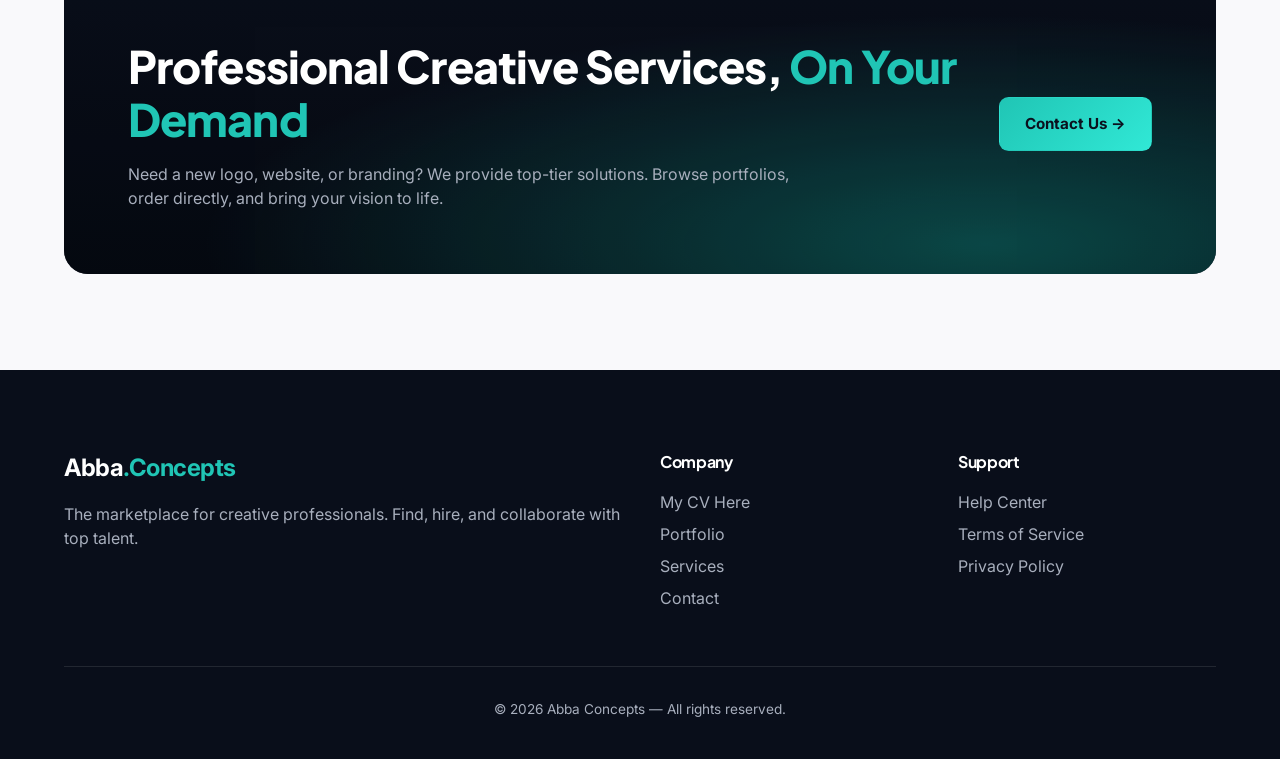
==== commit 3dd2bda6: "Integrate Chatbase for chat support Added Chatbase script for chat functionality." ====
--- a/index.html
+++ b/index.html
@@ -155,5 +155,8 @@
 </footer>
 
 <script src="script.js"></script>
+<script>
+(function(){if(!window.chatbase||window.chatbase("getState")!=="initialized"){window.chatbase=(...arguments)=>{if(!window.chatbase.q){window.chatbase.q=[]}window.chatbase.q.push(arguments)};window.chatbase=new Proxy(window.chatbase,{get(target,prop){if(prop==="q"){return target.q}return(...args)=>target(prop,...args)}})}const onLoad=function(){const script=document.createElement("script");script.src="https://www.chatbase.co/embed.min.js";script.id="dbMiHczH8UZpwjhEoxR2v";script.domain="www.chatbase.co";document.body.appendChild(script)};if(document.readyState==="complete"){onLoad()}else{window.addEventListener("load",onLoad)}})();
+</script>
 </body>
 </html>
